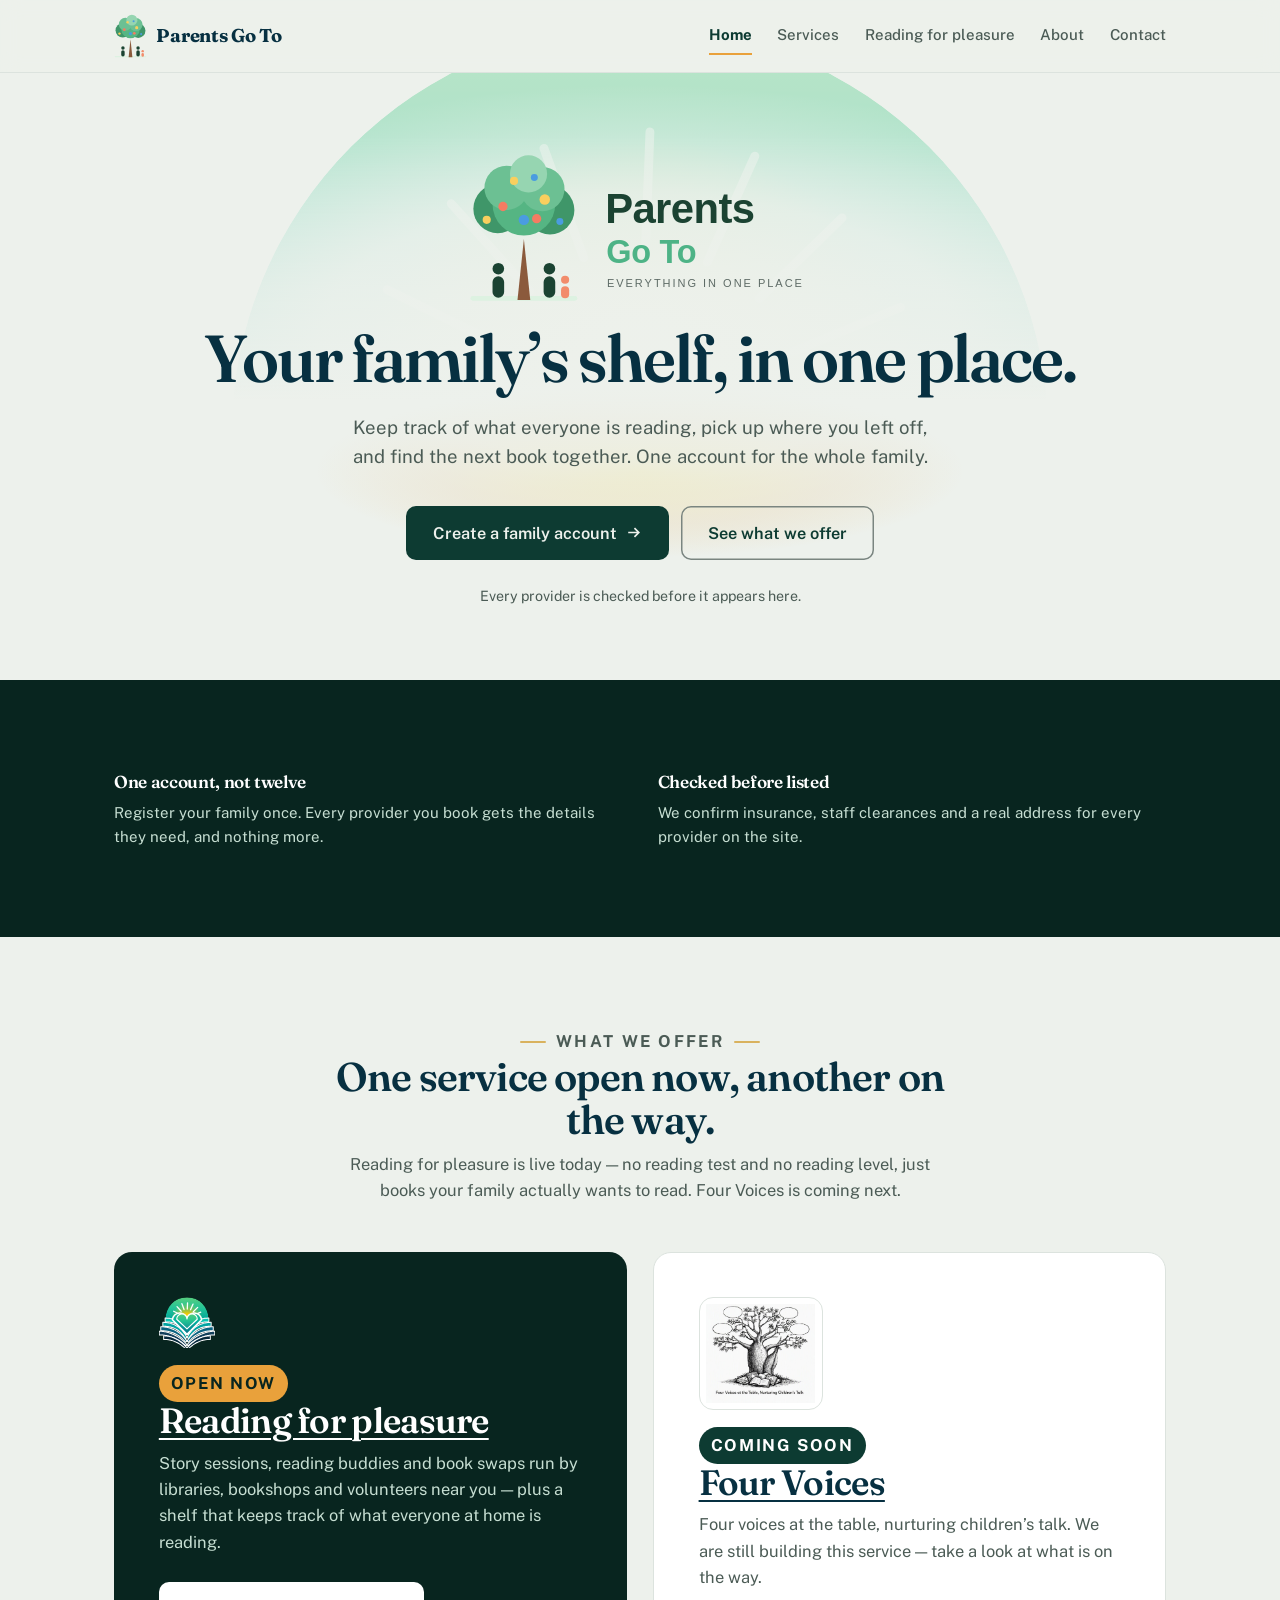
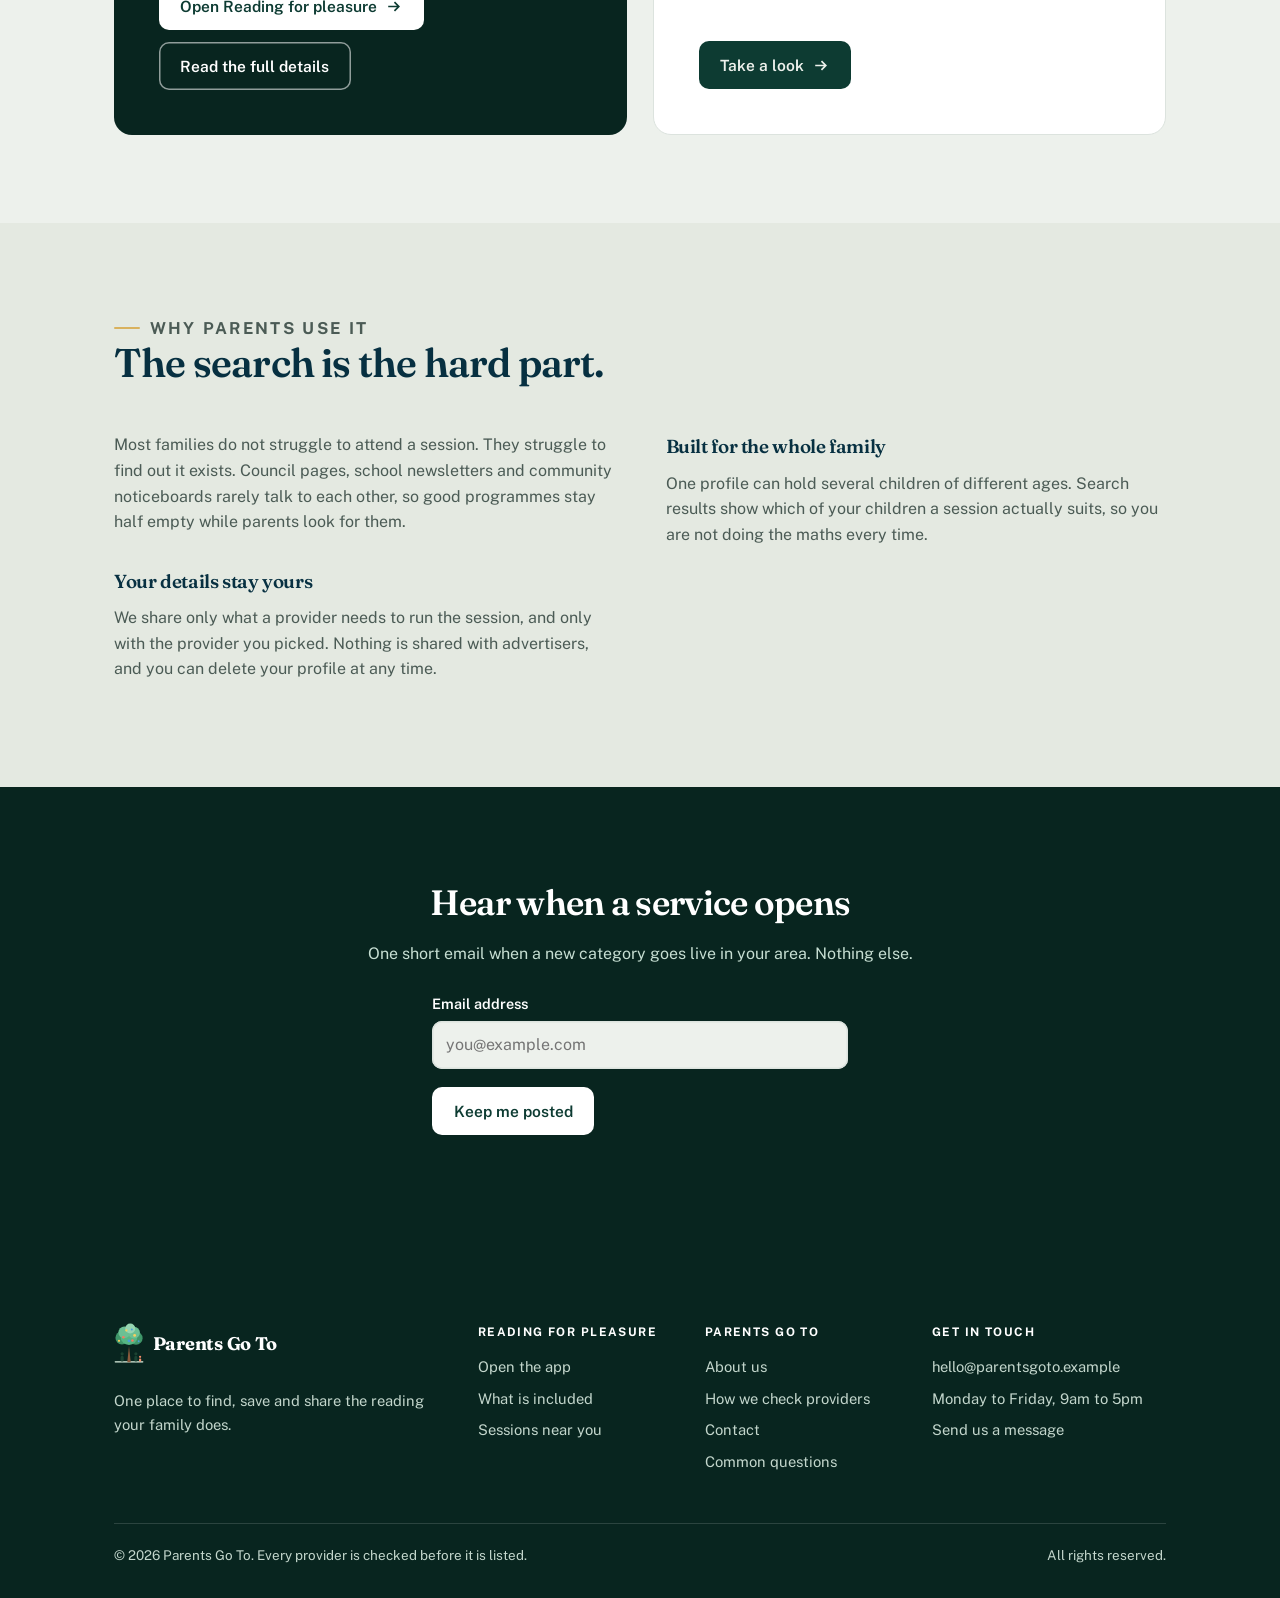
==== index.html @ e363b7ae "Initial commit" ====
<!DOCTYPE html>
<html lang="en-AU">
<head>
<meta charset="utf-8">
<meta name="viewport" content="width=device-width, initial-scale=1, viewport-fit=cover">
<title>Parents Go To &mdash; your family&rsquo;s shelf, in one place</title>
<meta name="description" content="Keep track of what everyone is reading, pick up where you left off, and find the next book together.">
<link rel="icon" type="image/svg+xml" href="parents-go-to-mark.svg">
<meta name="theme-color" content="#EDF1EC" media="(prefers-color-scheme: light)">
<meta name="theme-color" content="#101B18" media="(prefers-color-scheme: dark)">
<meta name="color-scheme" content="light dark">
<link rel="preconnect" href="https://fonts.googleapis.com">
<link rel="preconnect" href="https://fonts.gstatic.com" crossorigin>
<link href="https://fonts.googleapis.com/css2?family=Fraunces:opsz,wght@9..144,500;9..144,600;9..144,700&family=Public+Sans:wght@400;500;600;700&display=swap" rel="stylesheet">
<link rel="stylesheet" href="site.css">
</head>
<body>

<a class="skip" href="#main">Skip to content</a>

<header class="topbar">
  <div class="wrap topbar__inner">
    <a class="brand" href="index.html">
      <img class="brand__mark" src="parents-go-to-mark.svg" alt="" width="33" height="44">
      <span class="brand__text">Parents Go To</span>
    </a>
    <button class="navtoggle" id="navtoggle" type="button" aria-expanded="false" aria-controls="nav">Menu</button>
    <nav class="nav" id="nav" aria-label="Main">
      <a href="index.html">Home</a>
      <a href="services.html">Services</a>
      <a href="reading-for-pleasure.html">Reading for pleasure</a>
      <a href="about.html">About</a>
      <a href="contact.html">Contact</a>
    </nav>
  </div>
</header>

<main id="main">
  <section class="hero">
    <svg class="hero__sky" viewBox="0 4 96 40" aria-hidden="true" focusable="false" preserveAspectRatio="xMidYMax meet">
      <defs>
        <linearGradient id="sky-dome" x1="48" y1="1" x2="48" y2="39" gradientUnits="userSpaceOnUse">
            <stop offset="0" stop-color="#5BCF7C"/><stop offset=".5" stop-color="#25C497"/><stop offset="1" stop-color="#01A79A"/>
          </linearGradient>
          <radialGradient id="sky-sun" cx="48" cy="39" r="27" gradientUnits="userSpaceOnUse">
            <stop offset="0" stop-color="#FFD200"/><stop offset=".33" stop-color="#F8CB01" stop-opacity=".97"/>
            <stop offset=".64" stop-color="#EDC70B" stop-opacity=".48"/><stop offset="1" stop-color="#DFC61E" stop-opacity="0"/>
          </radialGradient>
          <clipPath id="sky-clip"><path d="M11 39A37 37 0 0 1 85 39Z"/></clipPath>
        </defs>
        <g clip-path="url(#sky-clip)">
          <path d="M11 39A37 37 0 0 1 85 39Z" fill="url(#sky-dome)"/>
          <circle cx="48" cy="39" r="27" fill="url(#sky-sun)"/>
        </g>
        <g stroke="#fff" stroke-width=".8" stroke-linecap="round" opacity=".5">
          <path d="M34.5 30.4 25.1 25.8"/><path d="M38.0 25.9 30.9 18.0"/>
          <path d="M42.9 22.9 39.3 13.0"/><path d="M48.5 22.0 48.9 11.5"/>
          <path d="M54.1 23.3 58.4 13.7"/><path d="M58.8 26.6 66.3 19.3"/>
          <path d="M61.9 31.4 71.6 27.4"/>
        </g>
    </svg>
    <div class="hero__glow" aria-hidden="true"></div>
    <div class="hero__haze" aria-hidden="true"></div>
    <div class="wrap hero__inner">
      <img class="hero__logo" src="parents-go-to-logo.svg" alt="Parents Go To — everything in one place" width="360" height="150">

      <h1 class="hero__title">Your family&rsquo;s shelf, in one place.</h1>

      <p class="hero__lede">
        Keep track of what everyone is reading, pick up where you left off, and find
        the next book together. One account for the whole family.
      </p>

      <div class="actions centre">
        <a class="btn btn--lg" href="reading-for-pleasure.html">Create a family account <svg class="arrow" width="17" height="17" viewBox="0 0 18 18" fill="none" stroke="currentColor" stroke-width="1.8" aria-hidden="true"><path d="M3.4 9h11M10 4.4 14.6 9 10 13.6"/></svg></a>
        <a class="btn btn--ghost btn--lg" href="#services">See what we offer</a>
      </div>

      <p class="hero__note">Every provider is checked before it appears here.</p>
    </div>
  </section>

  <section class="section section--pine">
    <div class="wrap">
      <ul class="points points--2">
        <li>
          <h3>One account, not twelve</h3>
          <p>Register your family once. Every provider you book gets the details they need, and nothing more.</p>
        </li>
        <li>
          <h3>Checked before listed</h3>
          <p>We confirm insurance, staff clearances and a real address for every provider on the site.</p>
        </li>
      </ul>
    </div>
  </section>

  <section class="section" id="services">
    <div class="wrap">
      <div class="sectionhead centre">
        <p class="eyebrow">What we offer</p>
        <h2>One service open now, another on the way.</h2>
        <p>Reading for pleasure is live today &mdash; no reading test and no reading level,
           just books your family actually wants to read. Four Voices is coming next.</p>
      </div>

      <div class="offers">
        <div class="feature offer" data-href="reading-for-pleasure.html">
          <img class="feature__mark" src="logo.svg" alt="" width="56" height="51" aria-hidden="true">
          <p class="feature__tag">Open now</p>
          <h3><a href="reading-for-pleasure.html">Reading for pleasure</a></h3>
          <p>
            Story sessions, reading buddies and book swaps run by libraries, bookshops and
            volunteers near you &mdash; plus a shelf that keeps track of what everyone at
            home is reading.
          </p>
          <div class="actions">
            <a class="btn btn--light" href="reading-for-pleasure.html">Open Reading for pleasure <svg class="arrow" width="17" height="17" viewBox="0 0 18 18" fill="none" stroke="currentColor" stroke-width="1.8" aria-hidden="true"><path d="M3.4 9h11M10 4.4 14.6 9 10 13.6"/></svg></a>
            <a class="btn btn--onpine" href="services.html">Read the full details</a>
          </div>
        </div>

        <div class="feature offer offer--soon" data-href="four-voices.html">
          <span class="offer__logo">
            <img src="four-voices-logo.jpg" alt="" width="669" height="605" loading="lazy" decoding="async">
          </span>
          <p class="feature__tag feature__tag--soon">Coming soon</p>
          <h3><a href="four-voices.html">Four Voices</a></h3>
          <p>
            Four voices at the table, nurturing children&rsquo;s talk. We are still building
            this service &mdash; take a look at what is on the way.
          </p>
          <div class="actions">
            <a class="btn" href="four-voices.html">Take a look <svg class="arrow" width="17" height="17" viewBox="0 0 18 18" fill="none" stroke="currentColor" stroke-width="1.8" aria-hidden="true"><path d="M3.4 9h11M10 4.4 14.6 9 10 13.6"/></svg></a>
          </div>
        </div>
      </div>
    </div>
  </section>

  <section class="section section--warm">
    <div class="wrap">
      <div class="sectionhead">
        <p class="eyebrow">Why parents use it</p>
        <h2>The search is the hard part.</h2>
      </div>
      <div class="split">
        <div class="prose">
          <p>
            Most families do not struggle to attend a session. They struggle to find out it
            exists. Council pages, school newsletters and community noticeboards rarely talk
            to each other, so good programmes stay half empty while parents look for them.
          </p>
          <h3>Your details stay yours</h3>
          <p>
            We share only what a provider needs to run the session, and only with the provider
            you picked. Nothing is shared with advertisers, and you can delete your profile at any
            time.
          </p>
        </div>
        <div class="prose">
          <h3 style="margin-top:0;">Built for the whole family</h3>
          <p>
            One profile can hold several children of different ages. Search results show which
            of your children a session actually suits, so you are not doing the maths every
            time.
          </p>
        </div>
      </div>
    </div>
  </section>

  <section class="section section--pine">
    <div class="narrow" style="text-align:center;">
      <h2 style="font-size:clamp(1.5rem,4vw,2.2rem); margin:0 0 .6rem;">Hear when a service opens</h2>
      <p style="margin:0 0 1.6rem;">One short email when a new category goes live in your area. Nothing else.</p>

      <div style="max-width:26rem; margin-inline:auto; text-align:left;">
        <label for="signup-email">Email address</label>
        <input type="email" id="signup-email" autocomplete="email" placeholder="you@example.com">
        <button class="btn btn--light" id="signup-btn" type="button">Keep me posted</button>
        <p class="result" id="signup-result" role="status"></p>
      </div>
    </div>
  </section>
</main>

<footer class="sitefoot">
  <div class="wrap">
    <div class="footgrid">
      <div>
        <p class="footbrand">
          <img class="brand__mark" src="parents-go-to-mark.svg" alt="" width="30" height="40">
          <span>Parents Go To</span>
        </p>
        <p>One place to find, save and share the reading your family does.</p>
      </div>
      <div>
        <h4>Reading for pleasure</h4>
        <ul>
          <li><a href="reading-for-pleasure.html">Open the app</a></li>
          <li><a href="reading-for-pleasure.html#included">What is included</a></li>
          <li><a href="services.html#sessions">Sessions near you</a></li>
        </ul>
      </div>
      <div>
        <h4>Parents Go To</h4>
        <ul>
          <li><a href="about.html">About us</a></li>
          <li><a href="about.html#checks">How we check providers</a></li>
          <li><a href="contact.html">Contact</a></li>
          <li><a href="contact.html#questions">Common questions</a></li>
        </ul>
      </div>
      <div>
        <h4>Get in touch</h4>
        <ul>
          <li><a href="mailto:hello@parentsgoto.example">hello@parentsgoto.example</a></li>
          <li>Monday to Friday, 9am to 5pm</li>
          <li><a href="contact.html">Send us a message</a></li>
        </ul>
      </div>
    </div>

    <div class="footbase">
      <span>&copy; <span class="year">2026</span> Parents Go To. Every provider is checked before it is listed.</span>
      <span>All rights reserved.</span>
    </div>
  </div>
</footer>

<script src="site.js"></script>
<script src="signup.js"></script>
</body>
</html>
---- site.css ----
:root {
  --pine:       #0D3B32;
  --pine-700:   #17564A;
  --pine-900:   #08251F;
  --moss:       #2C6B4F;

  --marigold:   #E9A13B;
  --gilt:       #D9B25E;
  --sea:        #01A79A;
  --flag:       #B3402E;

  --paper:      #EDF1EC;
  --paper-warm: #E4E9E1;
  --card:       #FFFFFF;

  --ink:        #13221E;
  --ink-60:     #4B5B55;
  --line:       #7A8580;
  --line-soft:  #DCE3DE;
  --brand-ink:  #073041;

  --display: "Fraunces", "Iowan Old Style", Georgia, serif;
  --body: "Public Sans", system-ui, -apple-system, "Segoe UI", sans-serif;

  --r-sm: 6px;
  --r-md: 10px;
  --r-lg: 18px;

  --ease-out: cubic-bezier(.2,.8,.25,1);

  --gutter: clamp(1.25rem, 5vw, 4rem);
  --measure: 1180px;
}

@media (prefers-color-scheme: dark) {
  :root {
    --pine:       #79D8B8;
    --pine-700:   #9BE8CE;
    --pine-900:   #05100E;
    --moss:       #74D3A0;

    --marigold:   #F0B45C;
    --gilt:       #E0C177;
    --sea:        #4FD8CA;
    --flag:       #F0897A;

    --paper:      #101B18;
    --paper-warm: #16241F;
    --card:       #1A2A25;

    --ink:        #E9EFEB;
    --ink-60:     #A6B7B0;
    --line:       #5A6B65;
    --line-soft:  #2C3E37;
    --brand-ink:  #CFEDE4;

    color-scheme: dark;
  }
}

*, *::before, *::after { box-sizing: border-box; }

html { scroll-behavior: smooth; }

body {
  margin: 0;
  background: var(--paper);
  color: var(--ink);
  font-family: var(--body);
  font-size: 16px;
  line-height: 1.6;
  -webkit-font-smoothing: antialiased;
  overflow-x: hidden;
}

img, svg { max-width: 100%; }

a { color: var(--pine); text-underline-offset: 3px; }

h1, h2, h3, h4 {
  font-family: var(--display);
  font-weight: 600;
  letter-spacing: -.02em;
  color: var(--brand-ink);
}

:focus-visible {
  outline: 2px solid var(--pine);
  outline-offset: 3px;
  border-radius: var(--r-sm);
}

.vh {
  position: absolute; width: 1px; height: 1px; margin: -1px;
  padding: 0; overflow: hidden; clip: rect(0 0 0 0);
  white-space: nowrap; border: 0;
}

.skip {
  position: fixed; left: 12px; top: -70px; z-index: 200;
  background: var(--pine); color: var(--paper);
  padding: .7rem 1.1rem; border-radius: var(--r-sm);
  font-weight: 600; text-decoration: none;
  transition: top .2s var(--ease-out);
}
.skip:focus { top: 12px; }

.wrap { width: min(var(--measure), 100%); margin-inline: auto; padding-inline: var(--gutter); }
.narrow { width: min(720px, 100%); margin-inline: auto; padding-inline: var(--gutter); }

.topbar {
  position: sticky; top: 0; z-index: 100;
  background: var(--paper);
  border-bottom: 1px solid var(--line-soft);
}
@supports (backdrop-filter: blur(10px)) {
  .topbar {
    background: color-mix(in srgb, var(--paper) 90%, transparent);
    backdrop-filter: blur(10px);
  }
}
.topbar__inner {
  display: flex; align-items: center; justify-content: space-between;
  gap: 1rem; min-height: 72px; flex-wrap: wrap;
}

.brand { display: inline-flex; align-items: center; gap: .6rem; text-decoration: none; }
.brand__mark { width: auto; height: 44px; flex: none; display: block; }
.footbrand .brand__mark { height: 40px; }
.brand__text {
  display: block;
  font-family: var(--display); font-weight: 700; font-size: 1.16rem;
  line-height: 1.02; letter-spacing: -.014em;
  color: var(--brand-ink);
}

.nav { display: flex; align-items: center; gap: 1.6rem; flex-wrap: wrap; }
.nav a {
  font-size: .94rem; font-weight: 500;
  color: var(--ink-60); text-decoration: none;
  padding: .35rem 0;
  border-bottom: 2px solid transparent;
  transition: color .2s var(--ease-out), border-color .2s var(--ease-out);
}
.nav a:hover { color: var(--pine); border-bottom-color: var(--gilt); }
.nav a[aria-current="page"] { color: var(--pine); font-weight: 700; border-bottom-color: var(--marigold); }

.navtoggle {
  display: none;
  font: inherit; font-size: .9rem; font-weight: 600;
  min-height: 44px; padding: 0 1rem;
  background: transparent; color: var(--pine);
  border: 0; box-shadow: inset 0 0 0 1.5px var(--line);
  border-radius: var(--r-md);
  cursor: pointer;
}

@media (max-width: 820px) {
  .navtoggle { display: block; }
  .nav {
    display: none;
    width: 100%;
    flex-direction: column; align-items: stretch; gap: 0;
    padding-bottom: .6rem;
  }
  .nav.open { display: flex; }
  .nav a {
    padding: .8rem 0 .8rem .6rem;
    border-bottom: 1px solid var(--line-soft);
    border-left: 3px solid transparent;
  }
  .nav a[aria-current="page"] {
    border-bottom-color: var(--line-soft);
    border-left-color: var(--marigold);
  }
}

.section { padding: clamp(3rem, 8vw, 5.5rem) 0; }
.section--warm { background: var(--paper-warm); }
.section--pine { background: var(--pine-900); color: #C6DED2; }
.section--pine h2, .section--pine h3 { color: #fff; }
.section--pine a { color: var(--gilt); }

.eyebrow {
  display: inline-flex; align-items: center; gap: .6rem;
  margin: 0 0 1.15rem;
  font-family: var(--body);
  font-size: .74rem; font-weight: 700; letter-spacing: .14em;
  text-transform: uppercase; color: var(--pine);
}
.eyebrow::before { content: ""; width: 26px; height: 2px; background: var(--gilt); border-radius: 2px; }
.section--pine .eyebrow { color: var(--gilt); }
.section--pine .eyebrow::before { background: var(--marigold); }

.sectionhead { max-width: 62ch; margin-bottom: clamp(2rem, 5vw, 3rem); }
.sectionhead.centre { margin-inline: auto; text-align: center; }
.sectionhead.centre .eyebrow { justify-content: center; }
.sectionhead.centre .eyebrow::after {
  content: ""; width: 26px; height: 2px; background: var(--gilt); border-radius: 2px;
}
.sectionhead h2 { font-size: clamp(1.7rem, 4vw, 2.5rem); line-height: 1.08; margin: 0 0 .6rem; }
.sectionhead p { margin: 0; color: var(--ink-60); font-size: 1.03rem; }
.section--pine .sectionhead p { color: #C6DED2; }

.btn {
  position: relative; overflow: hidden;
  display: inline-flex; align-items: center; justify-content: center; gap: .5rem;
  min-height: 48px; padding: 0 1.35rem;
  font-family: var(--body); font-size: .97rem; font-weight: 600;
  border: 0; border-radius: var(--r-md);
  background: var(--pine); color: var(--paper);
  text-decoration: none; cursor: pointer; white-space: nowrap;
  transition: background .2s var(--ease-out), color .2s var(--ease-out),
              transform .12s var(--ease-out), box-shadow .2s var(--ease-out);
}
.btn:active { transform: translateY(1px); }
.btn:hover { background: var(--pine-700); }
.btn::after {
  content: ""; position: absolute; left: 0; bottom: 0; height: 3px; width: 100%;
  background: var(--marigold);
  transform: scaleX(0); transform-origin: left;
  transition: transform .4s var(--ease-out);
}
.btn:hover::after { transform: scaleX(1); }
.btn .arrow { transition: transform .26s var(--ease-out); }
.btn:hover .arrow { transform: translateX(3px); }

.btn--ghost {
  background: transparent; color: var(--pine);
  box-shadow: inset 0 0 0 1.5px var(--line);
}
.btn--ghost:hover { background: transparent; box-shadow: inset 0 0 0 1.5px var(--pine); }
.btn--ghost::after { display: none; }

.btn--light { background: var(--card); color: var(--pine); }
.btn--light:hover { background: var(--card); }

.btn--onpine { background: transparent; color: #fff; box-shadow: inset 0 0 0 1.5px rgba(255,255,255,.55); }
.btn--onpine:hover { background: rgba(255,255,255,.12); box-shadow: inset 0 0 0 1.5px #fff; }
.btn--onpine::after { display: none; }

.btn--lg { min-height: 54px; padding: 0 1.7rem; font-size: 1.02rem; }

.actions { display: flex; flex-wrap: wrap; gap: .75rem; }
.actions.centre { justify-content: center; }

.hero {
  position: relative;
  padding: clamp(3rem, 8vw, 5rem) 0 clamp(3rem, 7vw, 4.5rem);
  overflow: hidden;
}
.hero__sky {
  position: absolute; left: 50%; top: -4%;
  width: min(1060px, 132vw); height: auto;
  transform: translateX(-50%);
  z-index: 0; pointer-events: none;
  opacity: .34;
  -webkit-mask-image: linear-gradient(180deg, #000 20%, rgba(0,0,0,.34) 54%, transparent 80%);
          mask-image: linear-gradient(180deg, #000 20%, rgba(0,0,0,.34) 54%, transparent 80%);
}
.hero__glow {
  position: absolute; left: 50%; top: 3%;
  width: min(900px, 124vw); height: min(500px, 68vw);
  transform: translateX(-50%);
  z-index: 0; pointer-events: none;
  background: radial-gradient(closest-side at 50% 76%,
              rgba(246,200,1,.32) 0%,
              rgba(233,161,59,.17) 44%,
              rgba(233,161,59,0) 72%);
}
.hero__haze {
  position: absolute; inset: 0; z-index: 1; pointer-events: none;
  background: radial-gradient(56% 50% at 50% 42%,
              rgba(237,241,236,.96) 0%,
              rgba(237,241,236,.78) 44%,
              rgba(237,241,236,0) 80%);
}
@media (prefers-color-scheme: dark) {
  .hero__haze {
    background: radial-gradient(56% 50% at 50% 42%,
                rgba(16,27,24,.96) 0%,
                rgba(16,27,24,.78) 44%,
                rgba(16,27,24,0) 80%);
  }
}

.hero__inner { position: relative; z-index: 2; text-align: center; }

.hero__logo { width: clamp(240px, 38vw, 360px); height: auto; display: block; margin: 0 auto 1.3rem; }
.hero__title {
  margin: 0;
  font-family: var(--display); font-weight: 600;
  font-size: clamp(2.3rem, 6.2vw, 4.15rem);
  line-height: 1.03; letter-spacing: -.032em;
}
.hero__lede {
  max-width: 54ch; margin: 1.3rem auto 0;
  font-size: clamp(1.03rem, 1.6vw, 1.16rem);
  color: var(--ink-60);
}
.hero .actions { margin-top: 2.1rem; }
.hero__note { margin: 1.6rem 0 0; font-size: .89rem; color: var(--ink-60); }

.feature {
  position: relative; overflow: hidden;
  background: var(--pine-900);
  border-radius: var(--r-lg);
  padding: clamp(1.7rem, 4vw, 2.8rem);
  color: #C6DED2;
}
.feature__mark { width: 56px; height: auto; display: block; margin-bottom: 1.1rem; }
.feature h3 { margin: 0 0 .6rem; font-size: clamp(1.6rem, 4vw, 2.2rem); line-height: 1.08; color: #fff; }
.feature h3 a { color: #fff; text-decoration-thickness: 2px; text-underline-offset: 5px; }
.feature p { margin: 0; max-width: 58ch; font-size: 1.03rem; color: #C6DED2; }
.feature .actions { margin-top: 1.7rem; }
.feature__grid { display: grid; gap: clamp(1.6rem, 4vw, 3rem); grid-template-columns: minmax(0,1fr); }
@media (min-width: 900px) { .feature__grid { grid-template-columns: minmax(0,1.35fr) minmax(0,1fr); align-items: start; } }

.feature__list { list-style: none; margin: 0; padding: 0; }
.feature__list li {
  padding: .8rem 0;
  border-top: 1px solid rgba(255,255,255,.16);
  display: flex; justify-content: space-between; gap: 1rem;
  font-size: .95rem;
}
.feature__list li:first-child { border-top: 0; padding-top: 0; }
.feature__list b { color: #fff; font-weight: 600; }
.feature__list span { color: var(--gilt); white-space: nowrap; font-size: .88rem; }
.feature__listhead {
  margin: 0 0 .9rem;
  font-family: var(--body);
  font-size: .74rem; font-weight: 700; letter-spacing: .12em; text-transform: uppercase;
  color: var(--gilt);
}

.feature__tag {
  display: inline-flex; align-items: center; gap: .45rem;
  margin-bottom: 1.1rem;
  font-size: .74rem; font-weight: 700; letter-spacing: .1em; text-transform: uppercase;
  color: #08251F; background: var(--marigold);
  padding: .32rem .75rem; border-radius: 999px;
}

/* Home page "What we offer": one slot per service, side by side from tablet up. */
.offers { display: grid; gap: clamp(1.1rem, 2.6vw, 1.6rem); grid-template-columns: minmax(0,1fr); }
@media (min-width: 820px) { .offers { grid-template-columns: repeat(2, minmax(0,1fr)); } }
.offer {
  display: flex; flex-direction: column; align-items: flex-start;
  transition: transform .3s var(--ease-out), box-shadow .3s var(--ease-out);
}
.offer .actions { margin-top: auto; padding-top: 1.7rem; }
.offer:hover { transform: translateY(-4px); box-shadow: 0 28px 50px -30px rgba(13,59,50,.55); }
.offer:focus-within { box-shadow: 0 0 0 3px var(--marigold); }
.offer h3 a { overflow-wrap: anywhere; }

.offer--soon {
  background: var(--card);
  border: 1px solid var(--line-soft);
  color: var(--ink-60);
}
.offer--soon h3, .offer--soon h3 a { color: var(--brand-ink); }
.offer--soon p { color: var(--ink-60); }
.offer__logo {
  display: block;
  width: clamp(96px, 22vw, 124px); aspect-ratio: 669 / 605;
  margin-bottom: 1.1rem;
  padding: 6px;
  background: #fff;
  border: 1px solid var(--line-soft);
  border-radius: 14px;
  overflow: hidden;
}
.offer__logo img { display: block; width: 100%; height: 100%; object-fit: contain; }
.feature .feature__tag { color: #08251F; }
.feature__tag--soon,
.feature .feature__tag--soon { color: #fff; background: var(--pine); }
@media (prefers-color-scheme: dark) {
  .feature__tag--soon,
  .feature .feature__tag--soon { color: #06201B; }
}
@media (hover: none) { .offer:hover { transform: none; } }

/* Four Voices: "Coming soon" page. */
.soon {
  display: grid; align-items: center; grid-template-columns: minmax(0, 1fr);
  min-height: calc(100vh - 72px);
  min-height: calc(100svh - 72px);
  padding: clamp(2rem, 6vw, 4.5rem) 0 clamp(3rem, 8vw, 5.5rem);
  background:
    radial-gradient(60rem 30rem at 50% 0%, rgba(233,161,59,.14), transparent 70%),
    var(--paper);
}
.soon__inner { text-align: center; }
.soon .crumb { text-align: left; }
.soon__logo {
  display: block;
  width: clamp(200px, 58vw, 340px); aspect-ratio: 669 / 605;
  margin: 0 auto clamp(1.4rem, 4vw, 2rem);
  padding: clamp(8px, 1.6vw, 14px);
  background: #fff;
  border: 1px solid var(--line-soft);
  border-radius: clamp(18px, 3vw, 26px);
  box-shadow: 0 1px 2px rgba(19,34,30,.06), 0 30px 60px -36px rgba(13,59,50,.45);
  overflow: hidden;
  animation: soon-in .7s var(--ease-out) both;
}
.soon__logo img { display: block; width: 100%; height: 100%; object-fit: contain; }
.soon .feature__tag { margin-bottom: .9rem; }
.soon h1 {
  margin: 0 0 .8rem;
  font-size: clamp(2.3rem, 7vw, 3.8rem); line-height: 1.02; letter-spacing: -.02em;
  color: var(--brand-ink);
}
.soon__lede { margin: 0 auto; max-width: 52ch; font-size: clamp(1rem, 2.2vw, 1.1rem); color: var(--ink-60); }
.soon__actions { margin-top: clamp(1.6rem, 4vw, 2.2rem); }
@media (max-width: 520px) {
  .soon__actions .btn { flex: 1 1 100%; }
}
@keyframes soon-in { from { opacity: 0; transform: translateY(14px) scale(.97); } }

.cards { list-style: none; margin: 0; padding: 0; display: grid; gap: 1.1rem; grid-template-columns: minmax(0,1fr); }
@media (min-width: 680px) { .cards { grid-template-columns: repeat(2, minmax(0,1fr)); } }
@media (min-width: 1000px) { .cards--3 { grid-template-columns: repeat(3, minmax(0,1fr)); } }

.card {
  background: var(--card);
  border: 1px solid var(--line-soft);
  border-radius: var(--r-lg);
  padding: 1.5rem 1.4rem 1.6rem;
  box-shadow: 0 1px 2px rgba(19,34,30,.05), 0 22px 44px -32px rgba(13,59,50,.4);
}
.card h3 { margin: 0 0 .5rem; font-size: 1.15rem; }
.card p { margin: 0; font-size: .95rem; color: var(--ink-60); }
.card__icon {
  display: grid; place-items: center;
  width: 40px; height: 40px; margin-bottom: 1.05rem;
  border-radius: 12px;
  background: rgba(13,59,50,.09);
  color: var(--pine);
}
@supports (background: color-mix(in srgb, red 10%, transparent)) {
  .card__icon { background: color-mix(in srgb, var(--pine) 12%, transparent); }
}

.points { list-style: none; margin: 0; padding: 0; display: grid; gap: 1.6rem 2.2rem; grid-template-columns: minmax(0,1fr); }
@media (min-width: 760px) { .points { grid-template-columns: repeat(3, minmax(0,1fr)); } .points--2 { grid-template-columns: repeat(2, minmax(0,1fr)); } }
.points h3 { margin: 0 0 .3rem; font-size: 1.08rem; color: #fff; }
.points p { margin: 0; font-size: .94rem; color: #C6DED2; }

.steps { list-style: none; margin: 0; padding: 0; display: grid; gap: 1.8rem; counter-reset: step; }
@media (min-width: 780px) { .steps--3 { grid-template-columns: repeat(3, minmax(0,1fr)); } }
.steps li { counter-increment: step; border-top: 2px solid var(--pine); padding-top: .9rem; max-width: 44ch; }
.steps li::before {
  content: counter(step);
  display: block; margin-bottom: .2rem;
  font-family: var(--display); font-weight: 700; font-size: 1.5rem;
  color: var(--pine);
}
.steps h3 { margin: 0 0 .35rem; font-size: 1.08rem; }
.steps p { margin: 0; font-size: .95rem; color: var(--ink-60); }

.prose { max-width: 68ch; }
.prose p { margin: 0 0 1.1rem; color: var(--ink-60); }
.prose h2 { font-size: clamp(1.5rem, 3.5vw, 2rem); margin: 0 0 .8rem; }
.prose h3 { font-size: 1.18rem; margin: 2rem 0 .5rem; }
.prose ul { margin: 0 0 1.1rem; padding-left: 1.15rem; color: var(--ink-60); }
.prose li { margin-bottom: .4rem; }

.checklist { list-style: none; margin: 0; padding: 0; }
.checklist li { position: relative; padding-left: 1.7rem; margin-bottom: .6rem; font-size: .96rem; color: var(--ink-60); }
.checklist li::before {
  content: ""; position: absolute; left: 0; top: .55em;
  width: 9px; height: 9px; border-radius: 50%;
  background: var(--sea);
}

.quote {
  margin: 0;
  font-family: var(--display); font-weight: 500;
  font-size: clamp(1.25rem, 3.2vw, 1.75rem);
  line-height: 1.35; letter-spacing: -.02em;
  color: var(--brand-ink);
}
.quote__by { margin: 1.3rem 0 0; font-size: .9rem; color: var(--ink-60); }

.note {
  background: var(--card);
  border-left: 3px solid var(--marigold);
  border-radius: 0 var(--r-md) var(--r-md) 0;
  padding: 1.1rem 1.3rem;
  font-size: .95rem;
  color: var(--ink-60);
}
.note b { color: var(--ink); }

.pagehead {
  background: var(--paper-warm);
  border-bottom: 1px solid var(--line-soft);
  padding: clamp(2.5rem, 6vw, 4rem) 0;
}
.pagehead h1 { font-size: clamp(2rem, 5.5vw, 3.1rem); line-height: 1.05; margin: 0 0 .7rem; }
.pagehead p { margin: 0; max-width: 62ch; color: var(--ink-60); font-size: 1.05rem; }
.crumb { margin: 0 0 1rem; font-size: .86rem; color: var(--ink-60); }
.crumb a { color: var(--ink-60); }

label { display: block; font-weight: 600; font-size: .9rem; margin-bottom: .35rem; color: var(--ink); }
input, select, textarea {
  font: inherit;
  width: 100%;
  min-height: 48px;
  padding: .7rem .85rem;
  color: var(--ink);
  background: var(--paper);
  border: 0; box-shadow: inset 0 0 0 1.5px var(--line-soft);
  border-radius: var(--r-md);
  margin-bottom: 1.1rem;
}
input:focus, select:focus, textarea:focus { box-shadow: inset 0 0 0 1.5px var(--pine); }
textarea { min-height: 8rem; resize: vertical; }
.section--pine label { color: #fff; }

.result { margin: .9rem 0 0; font-size: .94rem; min-height: 1.4rem; font-weight: 500; color: var(--pine); }
.result.error { color: var(--flag); }
.section--pine .result { color: var(--gilt); }
.section--pine .result.error { color: #F0897A; }

.formcard {
  background: var(--card);
  border: 1px solid var(--line-soft);
  border-radius: var(--r-lg);
  padding: clamp(1.4rem, 3vw, 2rem);
  box-shadow: 0 1px 2px rgba(19,34,30,.05), 0 22px 44px -32px rgba(13,59,50,.4);
}
.formcard h2 { margin: 0 0 .4rem; font-size: 1.4rem; }

.details { list-style: none; margin: 0 0 2rem; padding: 0; }
.details li {
  display: flex; gap: .9rem; align-items: flex-start;
  padding: .95rem 0;
  border-bottom: 1px solid var(--line-soft);
}
.details .ico { color: var(--pine); flex: none; margin-top: .15rem; }
.details b {
  display: block;
  font-size: .74rem; font-weight: 700; letter-spacing: .12em; text-transform: uppercase;
  color: var(--ink-60);
  margin-bottom: .1rem;
}

details { border-bottom: 1px solid var(--line-soft); padding: 1rem 0; }
summary { cursor: pointer; font-weight: 600; color: var(--ink); }
summary::marker { color: var(--gilt); }
details p { margin: .7rem 0 0; color: var(--ink-60); font-size: .96rem; max-width: 64ch; }

.split { display: grid; gap: clamp(1.6rem, 4vw, 3.2rem); grid-template-columns: minmax(0,1fr); align-items: start; }
@media (min-width: 860px) { .split { grid-template-columns: minmax(0,1fr) minmax(0,1fr); } }

.sitefoot {
  background: var(--pine-900); color: #C3D6CC;
  padding: clamp(2.8rem, 6vw, 4rem) 0 2rem;
  font-size: .92rem;
}
.sitefoot h4 {
  font-family: var(--body);
  font-size: .74rem; font-weight: 700; letter-spacing: .12em; text-transform: uppercase;
  margin: 0 0 .8rem; color: #fff;
}
.sitefoot a { color: #C3D6CC; text-decoration: none; }
.sitefoot a:hover { color: var(--marigold); text-decoration: underline; }
.footgrid { display: grid; gap: 2rem; grid-template-columns: minmax(0,1fr); }
@media (min-width: 720px) { .footgrid { grid-template-columns: 1.7fr 1fr 1fr 1.2fr; } }
.footgrid ul { list-style: none; margin: 0; padding: 0; }
.footgrid li { margin-bottom: .5rem; }
.footbrand { display: inline-flex; align-items: center; gap: .55rem; margin: 0 0 .7rem; }
.footbrand span {
  font-family: var(--display); font-weight: 700; font-size: 1.14rem;
  color: #fff; letter-spacing: -.014em;
}
.footbase {
  margin-top: 2.6rem; padding-top: 1.3rem;
  border-top: 1px solid rgba(255,255,255,.14);
  display: flex; flex-wrap: wrap; gap: .6rem 2rem;
  justify-content: space-between;
  font-size: .84rem;
}

@media (prefers-reduced-motion: reduce) {
  html { scroll-behavior: auto; }
  *, *::before, *::after { transition: none !important; animation: none !important; }
}
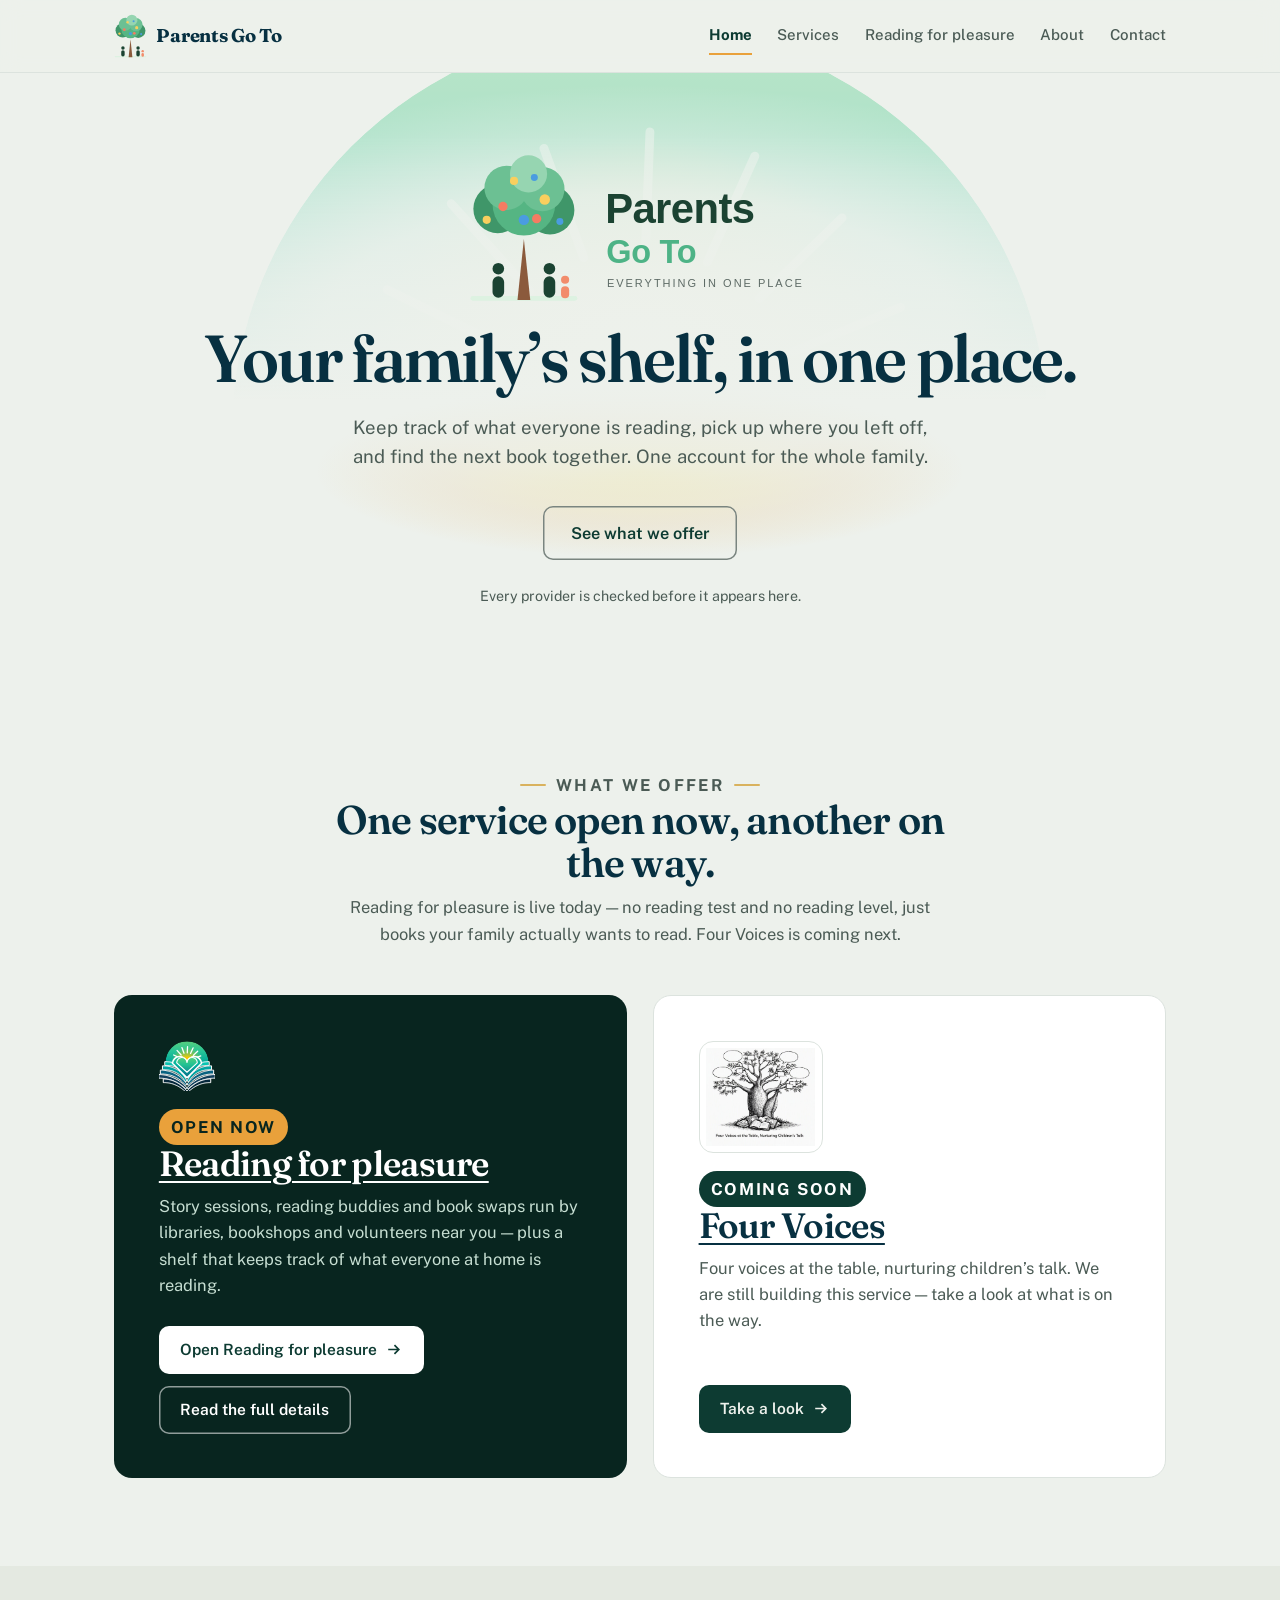
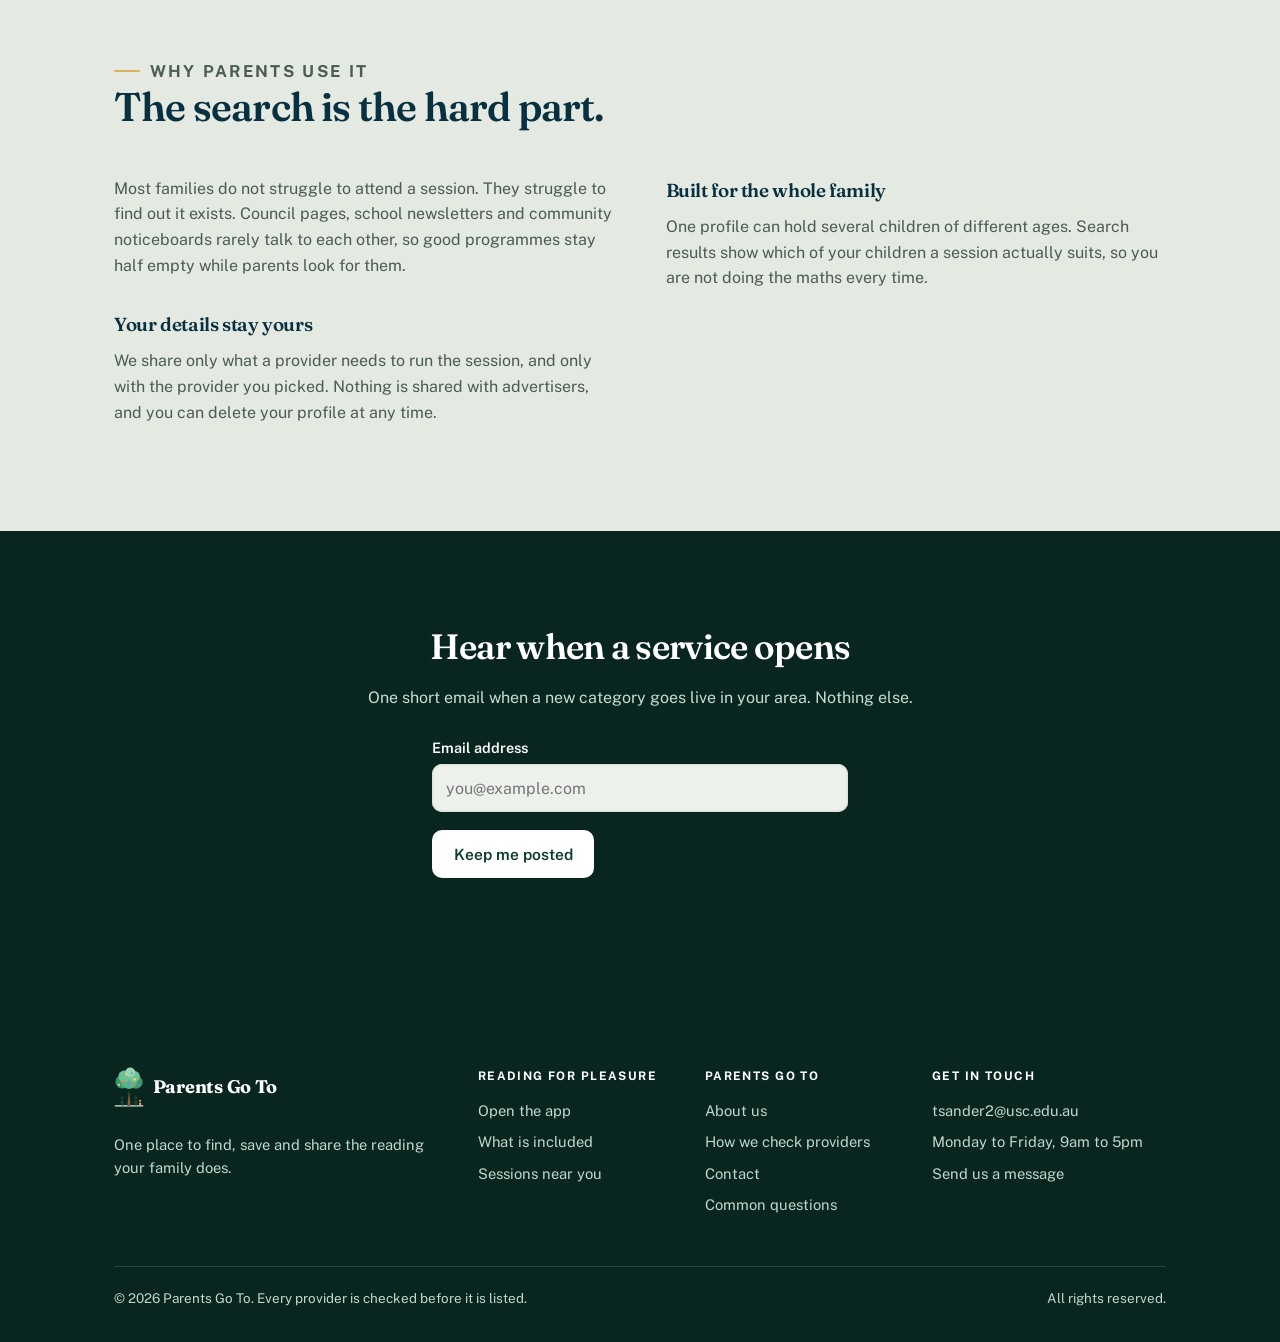
==== commit 133066dc: "Update site content and contact details" ====
--- a/index.html
+++ b/index.html
@@ -72,26 +72,10 @@
       </p>
 
       <div class="actions centre">
-        <a class="btn btn--lg" href="reading-for-pleasure.html">Create a family account <svg class="arrow" width="17" height="17" viewBox="0 0 18 18" fill="none" stroke="currentColor" stroke-width="1.8" aria-hidden="true"><path d="M3.4 9h11M10 4.4 14.6 9 10 13.6"/></svg></a>
         <a class="btn btn--ghost btn--lg" href="#services">See what we offer</a>
       </div>
 
       <p class="hero__note">Every provider is checked before it appears here.</p>
-    </div>
-  </section>
-
-  <section class="section section--pine">
-    <div class="wrap">
-      <ul class="points points--2">
-        <li>
-          <h3>One account, not twelve</h3>
-          <p>Register your family once. Every provider you book gets the details they need, and nothing more.</p>
-        </li>
-        <li>
-          <h3>Checked before listed</h3>
-          <p>We confirm insurance, staff clearances and a real address for every provider on the site.</p>
-        </li>
-      </ul>
     </div>
   </section>
 
@@ -215,7 +199,7 @@
       <div>
         <h4>Get in touch</h4>
         <ul>
-          <li><a href="mailto:hello@parentsgoto.example">hello@parentsgoto.example</a></li>
+          <li><a href="mailto:tsander2@usc.edu.au">tsander2@usc.edu.au</a></li>
           <li>Monday to Friday, 9am to 5pm</li>
           <li><a href="contact.html">Send us a message</a></li>
         </ul>
--- a/site.css
+++ b/site.css
@@ -344,6 +344,7 @@
 /* Home page "What we offer": one slot per service, side by side from tablet up. */
 .offers { display: grid; gap: clamp(1.1rem, 2.6vw, 1.6rem); grid-template-columns: minmax(0,1fr); }
 @media (min-width: 820px) { .offers { grid-template-columns: repeat(2, minmax(0,1fr)); } }
+@media (min-width: 820px) { .offers--one { grid-template-columns: minmax(0,1fr); max-width: 760px; } }
 .offer {
   display: flex; flex-direction: column; align-items: flex-start;
   transition: transform .3s var(--ease-out), box-shadow .3s var(--ease-out);
@@ -588,3 +589,20 @@
   html { scroll-behavior: auto; }
   *, *::before, *::after { transition: none !important; animation: none !important; }
 }
+
+/* About: team bios and Four Voices */
+.bio p { font-size: 1rem; line-height: 1.65; }
+.bio__initials {
+  display: grid; place-items: center;
+  width: 52px; height: 52px; margin-bottom: 1.1rem;
+  border-radius: 50%;
+  background: rgba(13,59,50,.09); color: var(--pine);
+  border: 1px solid var(--line-soft);
+  font-family: "Fraunces", serif; font-weight: 600; font-size: 1.1rem;
+  letter-spacing: .02em;
+}
+.voices { display: grid; gap: clamp(1.4rem, 4vw, 2.6rem); grid-template-columns: minmax(0,1fr); align-items: center; padding: clamp(1.5rem, 4vw, 2.4rem); }
+@media (min-width: 760px) { .voices { grid-template-columns: minmax(0, 240px) minmax(0,1fr); } }
+.voices__logo { display: block; width: 100%; max-width: 240px; height: auto; margin-inline: auto; border-radius: var(--r-lg); }
+.voices h2 { font-size: clamp(1.5rem, 3.5vw, 2rem); line-height: 1.1; margin: 0 0 .8rem; }
+.voices p:not(.eyebrow) { margin: 0; font-size: 1.03rem; line-height: 1.65; color: var(--ink-60); max-width: 62ch; }
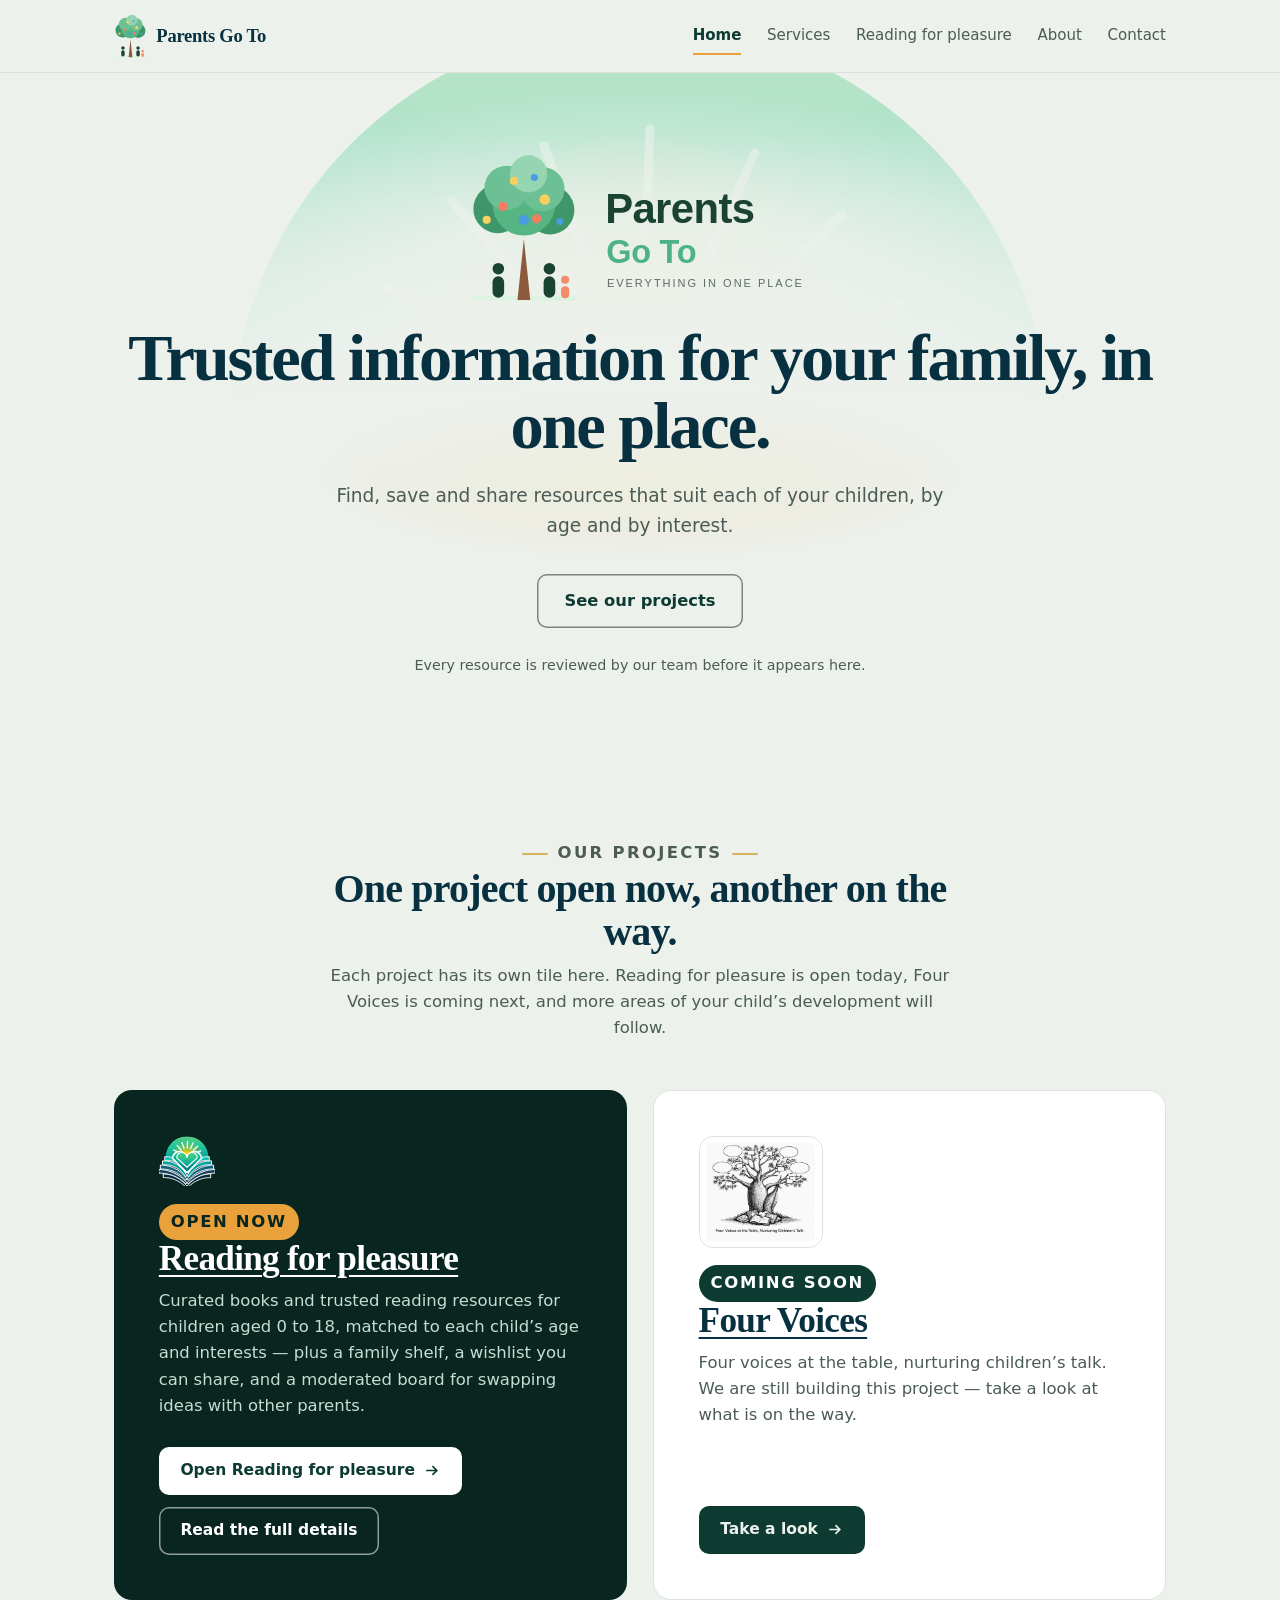
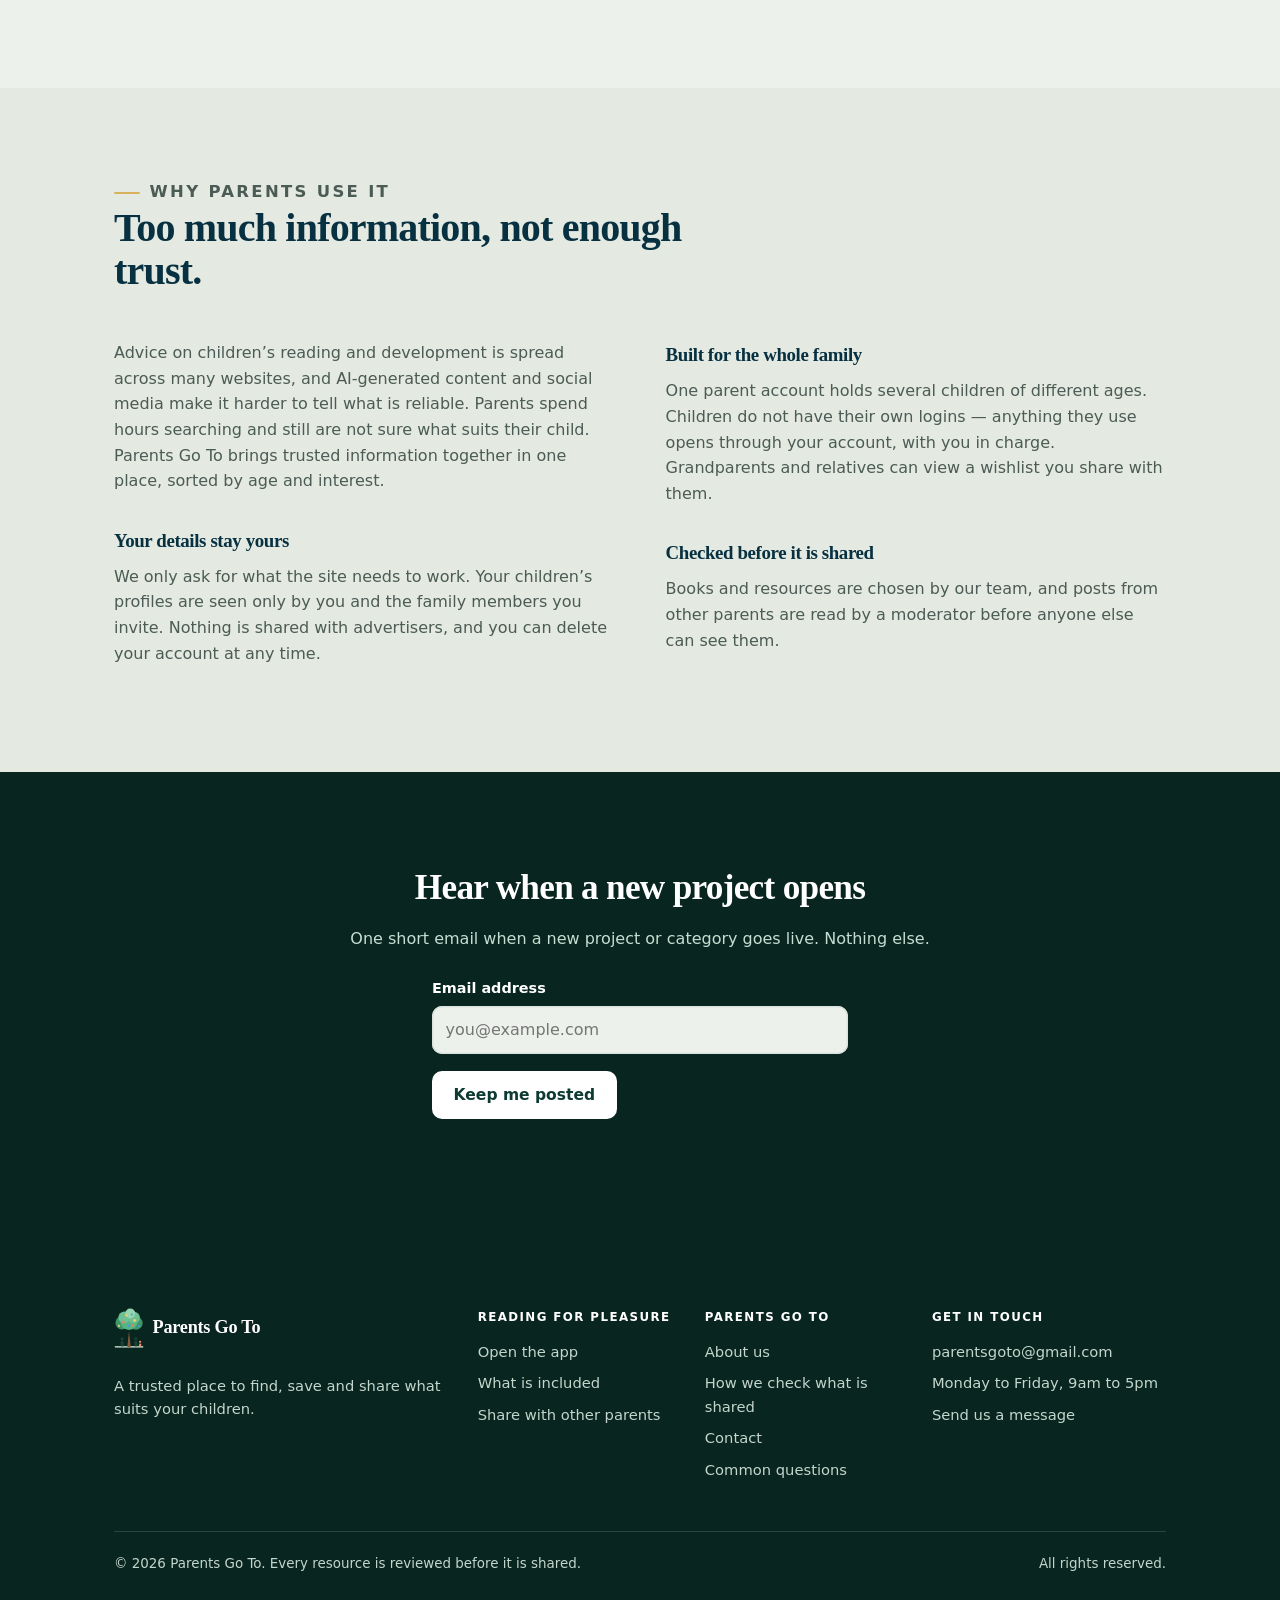
==== commit c7cf529a: "Update Parents Go To site Co-authored-by: Copilot <223556219+Copilot@users.noreply.github.com>" ====
--- a/index.html
+++ b/index.html
@@ -2,9 +2,10 @@
 <html lang="en-AU">
 <head>
 <meta charset="utf-8">
+<meta http-equiv="Content-Security-Policy" content="default-src 'self'; script-src 'self'; style-src 'self' 'unsafe-inline' https://fonts.googleapis.com; font-src 'self' https://fonts.gstatic.com; img-src 'self' data: blob: https:; connect-src 'self'; worker-src 'self'; manifest-src 'self'; frame-src 'none'; object-src 'none'; base-uri 'self'; form-action 'self'">
 <meta name="viewport" content="width=device-width, initial-scale=1, viewport-fit=cover">
-<title>Parents Go To &mdash; your family&rsquo;s shelf, in one place</title>
-<meta name="description" content="Keep track of what everyone is reading, pick up where you left off, and find the next book together.">
+<title>Parents Go To &mdash; trusted information for your family, in one place</title>
+<meta name="description" content="A trusted hub where parents find, save and share books and resources for their children, matched to each child&rsquo;s age and interests.">
 <link rel="icon" type="image/svg+xml" href="parents-go-to-mark.svg">
 <meta name="theme-color" content="#EDF1EC" media="(prefers-color-scheme: light)">
 <meta name="theme-color" content="#101B18" media="(prefers-color-scheme: dark)">
@@ -64,28 +65,28 @@
     <div class="wrap hero__inner">
       <img class="hero__logo" src="parents-go-to-logo.svg" alt="Parents Go To — everything in one place" width="360" height="150">
 
-      <h1 class="hero__title">Your family&rsquo;s shelf, in one place.</h1>
+      <h1 class="hero__title">Trusted information for your family, in one place.</h1>
 
       <p class="hero__lede">
-        Keep track of what everyone is reading, pick up where you left off, and find
-        the next book together. One account for the whole family.
+        Find, save and share resources that suit each of your children, by age
+        and by interest.
       </p>
 
       <div class="actions centre">
-        <a class="btn btn--ghost btn--lg" href="#services">See what we offer</a>
-      </div>
-
-      <p class="hero__note">Every provider is checked before it appears here.</p>
+        <a class="btn btn--ghost btn--lg" href="#services">See our projects</a>
+      </div>
+
+      <p class="hero__note">Every resource is reviewed by our team before it appears here.</p>
     </div>
   </section>
 
   <section class="section" id="services">
     <div class="wrap">
       <div class="sectionhead centre">
-        <p class="eyebrow">What we offer</p>
-        <h2>One service open now, another on the way.</h2>
-        <p>Reading for pleasure is live today &mdash; no reading test and no reading level,
-           just books your family actually wants to read. Four Voices is coming next.</p>
+        <p class="eyebrow">Our projects</p>
+        <h2>One project open now, another on the way.</h2>
+        <p>Each project has its own tile here. Reading for pleasure is open today, Four Voices
+           is coming next, and more areas of your child&rsquo;s development will follow.</p>
       </div>
 
       <div class="offers">
@@ -94,9 +95,9 @@
           <p class="feature__tag">Open now</p>
           <h3><a href="reading-for-pleasure.html">Reading for pleasure</a></h3>
           <p>
-            Story sessions, reading buddies and book swaps run by libraries, bookshops and
-            volunteers near you &mdash; plus a shelf that keeps track of what everyone at
-            home is reading.
+            Curated books and trusted reading resources for children aged 0 to 18, matched to
+            each child&rsquo;s age and interests &mdash; plus a family shelf, a wishlist you can
+            share, and a moderated board for swapping ideas with other parents.
           </p>
           <div class="actions">
             <a class="btn btn--light" href="reading-for-pleasure.html">Open Reading for pleasure <svg class="arrow" width="17" height="17" viewBox="0 0 18 18" fill="none" stroke="currentColor" stroke-width="1.8" aria-hidden="true"><path d="M3.4 9h11M10 4.4 14.6 9 10 13.6"/></svg></a>
@@ -112,7 +113,7 @@
           <h3><a href="four-voices.html">Four Voices</a></h3>
           <p>
             Four voices at the table, nurturing children&rsquo;s talk. We are still building
-            this service &mdash; take a look at what is on the way.
+            this project &mdash; take a look at what is on the way.
           </p>
           <div class="actions">
             <a class="btn" href="four-voices.html">Take a look <svg class="arrow" width="17" height="17" viewBox="0 0 18 18" fill="none" stroke="currentColor" stroke-width="1.8" aria-hidden="true"><path d="M3.4 9h11M10 4.4 14.6 9 10 13.6"/></svg></a>
@@ -126,28 +127,35 @@
     <div class="wrap">
       <div class="sectionhead">
         <p class="eyebrow">Why parents use it</p>
-        <h2>The search is the hard part.</h2>
+        <h2>Too much information, not enough trust.</h2>
       </div>
       <div class="split">
         <div class="prose">
           <p>
-            Most families do not struggle to attend a session. They struggle to find out it
-            exists. Council pages, school newsletters and community noticeboards rarely talk
-            to each other, so good programmes stay half empty while parents look for them.
+            Advice on children&rsquo;s reading and development is spread across many websites,
+            and AI-generated content and social media make it harder to tell what is reliable.
+            Parents spend hours searching and still are not sure what suits their child.
+            Parents Go To brings trusted information together in one place, sorted by age and
+            interest.
           </p>
           <h3>Your details stay yours</h3>
           <p>
-            We share only what a provider needs to run the session, and only with the provider
-            you picked. Nothing is shared with advertisers, and you can delete your profile at any
-            time.
+            We only ask for what the site needs to work. Your children&rsquo;s profiles are seen
+            only by you and the family members you invite. Nothing is shared with advertisers,
+            and you can delete your account at any time.
           </p>
         </div>
         <div class="prose">
           <h3 style="margin-top:0;">Built for the whole family</h3>
           <p>
-            One profile can hold several children of different ages. Search results show which
-            of your children a session actually suits, so you are not doing the maths every
-            time.
+            One parent account holds several children of different ages. Children do not have
+            their own logins &mdash; anything they use opens through your account, with you in
+            charge. Grandparents and relatives can view a wishlist you share with them.
+          </p>
+          <h3>Checked before it is shared</h3>
+          <p>
+            Books and resources are chosen by our team, and posts from other parents are read
+            by a moderator before anyone else can see them.
           </p>
         </div>
       </div>
@@ -156,8 +164,8 @@
 
   <section class="section section--pine">
     <div class="narrow" style="text-align:center;">
-      <h2 style="font-size:clamp(1.5rem,4vw,2.2rem); margin:0 0 .6rem;">Hear when a service opens</h2>
-      <p style="margin:0 0 1.6rem;">One short email when a new category goes live in your area. Nothing else.</p>
+      <h2 style="font-size:clamp(1.5rem,4vw,2.2rem); margin:0 0 .6rem;">Hear when a new project opens</h2>
+      <p style="margin:0 0 1.6rem;">One short email when a new project or category goes live. Nothing else.</p>
 
       <div style="max-width:26rem; margin-inline:auto; text-align:left;">
         <label for="signup-email">Email address</label>
@@ -177,21 +185,21 @@
           <img class="brand__mark" src="parents-go-to-mark.svg" alt="" width="30" height="40">
           <span>Parents Go To</span>
         </p>
-        <p>One place to find, save and share the reading your family does.</p>
+        <p>A trusted place to find, save and share what suits your children.</p>
       </div>
       <div>
         <h4>Reading for pleasure</h4>
         <ul>
           <li><a href="reading-for-pleasure.html">Open the app</a></li>
           <li><a href="reading-for-pleasure.html#included">What is included</a></li>
-          <li><a href="services.html#sessions">Sessions near you</a></li>
+          <li><a href="services.html#community">Share with other parents</a></li>
         </ul>
       </div>
       <div>
         <h4>Parents Go To</h4>
         <ul>
           <li><a href="about.html">About us</a></li>
-          <li><a href="about.html#checks">How we check providers</a></li>
+          <li><a href="about.html#checks">How we check what is shared</a></li>
           <li><a href="contact.html">Contact</a></li>
           <li><a href="contact.html#questions">Common questions</a></li>
         </ul>
@@ -199,7 +207,7 @@
       <div>
         <h4>Get in touch</h4>
         <ul>
-          <li><a href="mailto:tsander2@usc.edu.au">tsander2@usc.edu.au</a></li>
+          <li><a href="mailto:parentsgoto@gmail.com">parentsgoto@gmail.com</a></li>
           <li>Monday to Friday, 9am to 5pm</li>
           <li><a href="contact.html">Send us a message</a></li>
         </ul>
@@ -207,13 +215,16 @@
     </div>
 
     <div class="footbase">
-      <span>&copy; <span class="year">2026</span> Parents Go To. Every provider is checked before it is listed.</span>
+      <span>&copy; <span class="year">2026</span> Parents Go To. Every resource is reviewed before it is shared.</span>
       <span>All rights reserved.</span>
     </div>
   </div>
 </footer>
 
 <script src="site.js"></script>
+<script src="back.js"></script>
+<script src="store.js"></script>
 <script src="signup.js"></script>
+<script src="tiles.js"></script>
 </body>
 </html>
--- a/site.css
+++ b/site.css
@@ -341,7 +341,6 @@
   padding: .32rem .75rem; border-radius: 999px;
 }
 
-/* Home page "What we offer": one slot per service, side by side from tablet up. */
 .offers { display: grid; gap: clamp(1.1rem, 2.6vw, 1.6rem); grid-template-columns: minmax(0,1fr); }
 @media (min-width: 820px) { .offers { grid-template-columns: repeat(2, minmax(0,1fr)); } }
 @media (min-width: 820px) { .offers--one { grid-template-columns: minmax(0,1fr); max-width: 760px; } }
@@ -381,7 +380,6 @@
 }
 @media (hover: none) { .offer:hover { transform: none; } }
 
-/* Four Voices: "Coming soon" page. */
 .soon {
   display: grid; align-items: center; grid-template-columns: minmax(0, 1fr);
   min-height: calc(100vh - 72px);
@@ -590,7 +588,6 @@
   *, *::before, *::after { transition: none !important; animation: none !important; }
 }
 
-/* About: team bios and Four Voices */
 .bio p { font-size: 1rem; line-height: 1.65; }
 .bio__initials {
   display: grid; place-items: center;
@@ -606,3 +603,57 @@
 .voices__logo { display: block; width: 100%; max-width: 240px; height: auto; margin-inline: auto; border-radius: var(--r-lg); }
 .voices h2 { font-size: clamp(1.5rem, 3.5vw, 2rem); line-height: 1.1; margin: 0 0 .8rem; }
 .voices p:not(.eyebrow) { margin: 0; font-size: 1.03rem; line-height: 1.65; color: var(--ink-60); max-width: 62ch; }
+
+html { -webkit-text-size-adjust: 100%; text-size-adjust: 100%; }
+.wrap, .narrow {
+  padding-left: max(var(--gutter), env(safe-area-inset-left, 0px));
+  padding-right: max(var(--gutter), env(safe-area-inset-right, 0px));
+}
+.topbar { padding-top: env(safe-area-inset-top, 0px); }
+.sitefoot { padding-bottom: calc(2rem + env(safe-area-inset-bottom, 0px)); }
+[data-href] { cursor: pointer; }
+a, button, summary, [data-href] {
+  touch-action: manipulation;
+  -webkit-tap-highlight-color: rgba(13,59,50,.12);
+}
+@media (max-width: 820px) {
+  .nav.open {
+    max-height: calc(100vh - 72px - env(safe-area-inset-top, 0px));
+    max-height: calc(100svh - 72px - env(safe-area-inset-top, 0px));
+    overflow-y: auto;
+    overscroll-behavior: contain;
+  }
+}
+
+.proj-res { padding-top: 0; }
+.proj-res__h { margin: 0; font-size: clamp(1.4rem, 3vw, 1.8rem); }
+.proj-res__sub { margin: .35rem 0 1.2rem; color: var(--ink-60); }
+.proj-tools { display: flex; flex-wrap: wrap; gap: .8rem; margin-bottom: 1rem; }
+.proj-tool { display: flex; flex-direction: column; gap: .3rem; flex: 1 1 200px; max-width: 280px; }
+.proj-tool label { font-size: .74rem; font-weight: 700; letter-spacing: .08em; text-transform: uppercase; color: var(--ink-60); }
+.proj-tool select {
+  min-height: 44px; padding: 0 .75rem; font: inherit; color: var(--ink);
+  background: var(--card); border: 1px solid var(--line); border-radius: var(--r-sm);
+}
+.proj-tool select:focus-visible { outline: 2px solid var(--pine); outline-offset: 2px; }
+.proj-count { margin: 0 0 1rem; font-size: .9rem; color: var(--ink-60); }
+.proj-grid { display: grid; gap: 1rem; grid-template-columns: repeat(auto-fill, minmax(min(300px, 100%), 1fr)); }
+.proj-grid[hidden] { display: none; }
+.proj-card {
+  display: flex; flex-direction: column; gap: .5rem; padding: 1.2rem;
+  background: var(--card); border: 1px solid var(--line-soft); border-radius: var(--r-lg);
+}
+.proj-card h3 { margin: 0; font-size: 1.15rem; color: var(--brand-ink); }
+.proj-card__kind { margin: 0; font-size: .72rem; font-weight: 700; letter-spacing: .1em; text-transform: uppercase; color: var(--ink-60); }
+.proj-card__body { margin: 0; color: var(--ink); line-height: 1.55; white-space: pre-line; }
+.proj-card__tags { display: flex; flex-wrap: wrap; gap: .35rem; margin: 0; }
+.proj-tag { padding: .2rem .6rem; font-size: .78rem; font-weight: 600; color: var(--pine); background: #E3EDE7; border-radius: 999px; }
+.proj-card__open { align-self: flex-start; margin-top: .3rem; font-weight: 700; color: var(--pine); }
+.proj-card__src { margin: 0; font-size: .8rem; color: var(--ink-60); }
+.proj-empty { padding: 1.4rem; text-align: center; color: var(--ink-60); background: var(--card); border: 1px dashed var(--line-soft); border-radius: var(--r-lg); }
+@media (prefers-color-scheme: dark) {
+  .proj-tag { color: #CFEDE4; background: #1F3530; }
+}
+.soon__logo[hidden] { display: none; }
+.soon__actions:empty { display: none; }
+.soon.proj { min-height: 0; padding-bottom: clamp(2rem, 5vw, 3rem); }
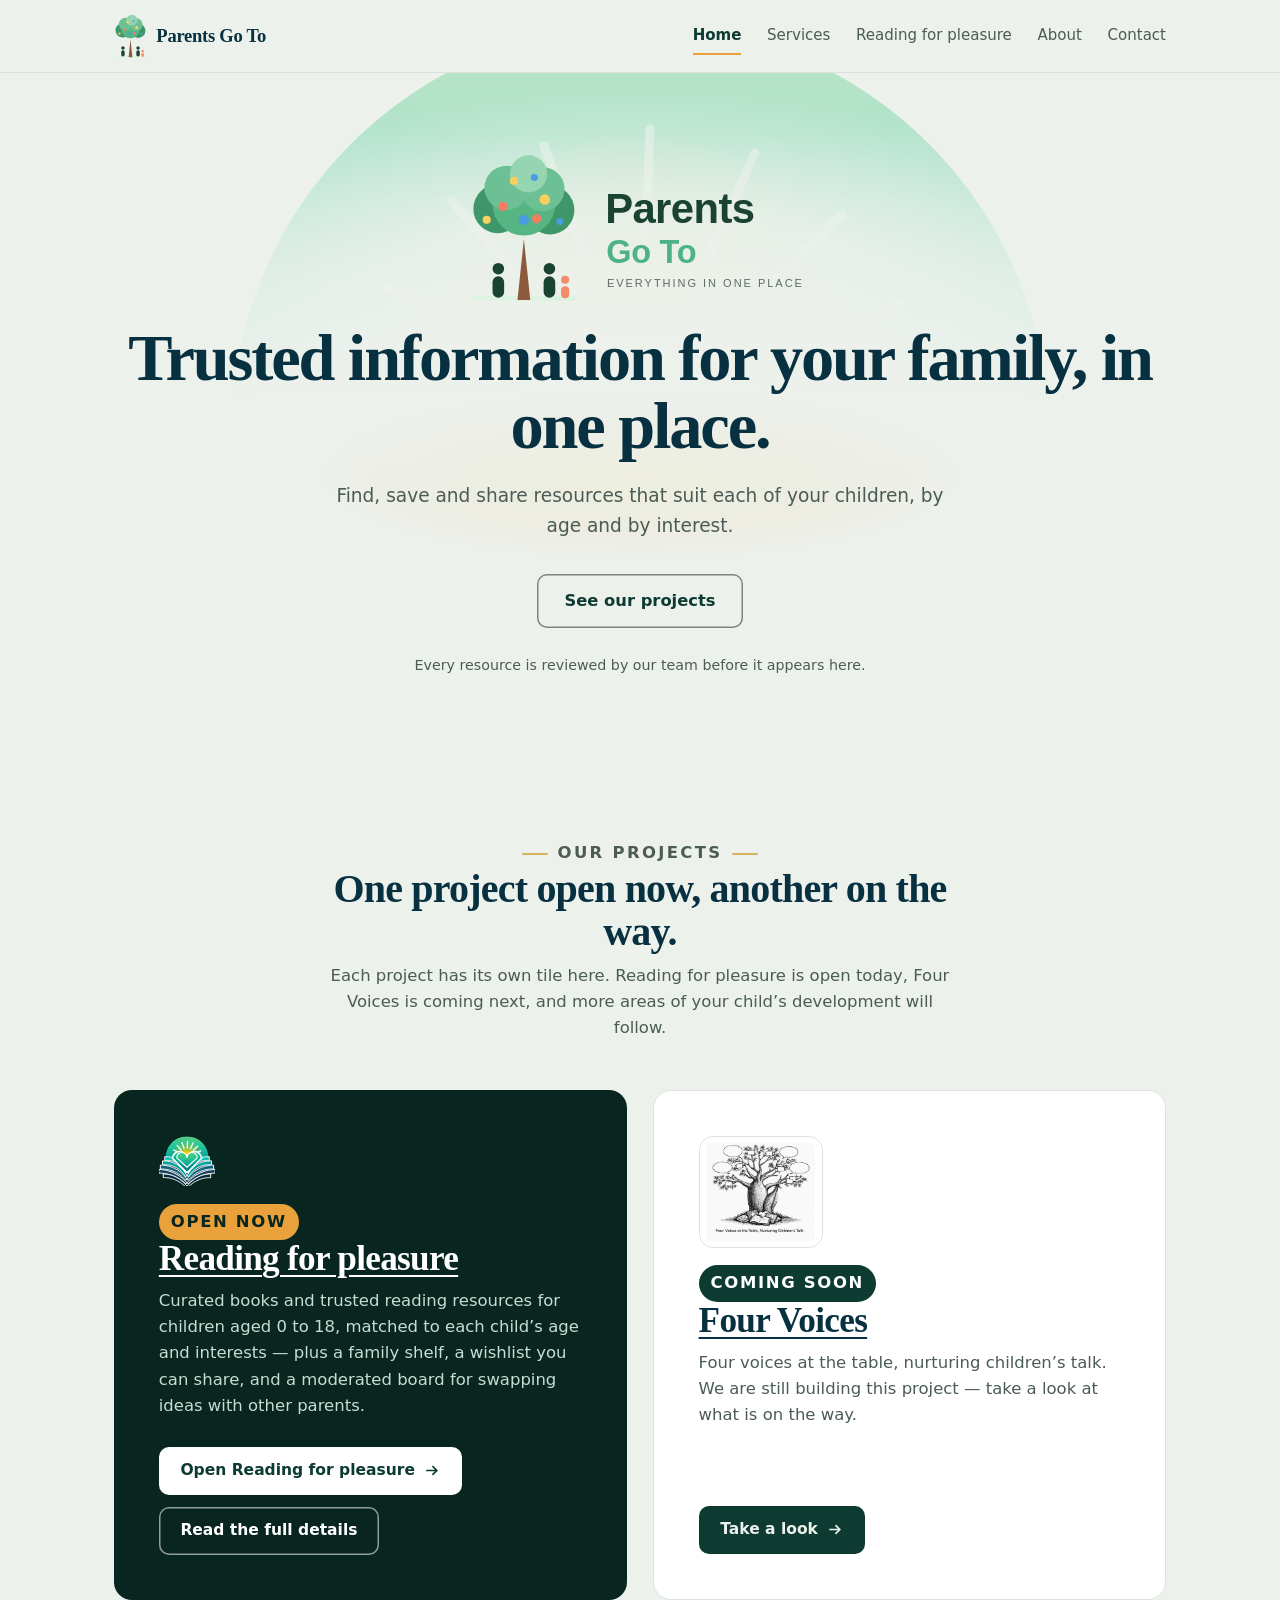
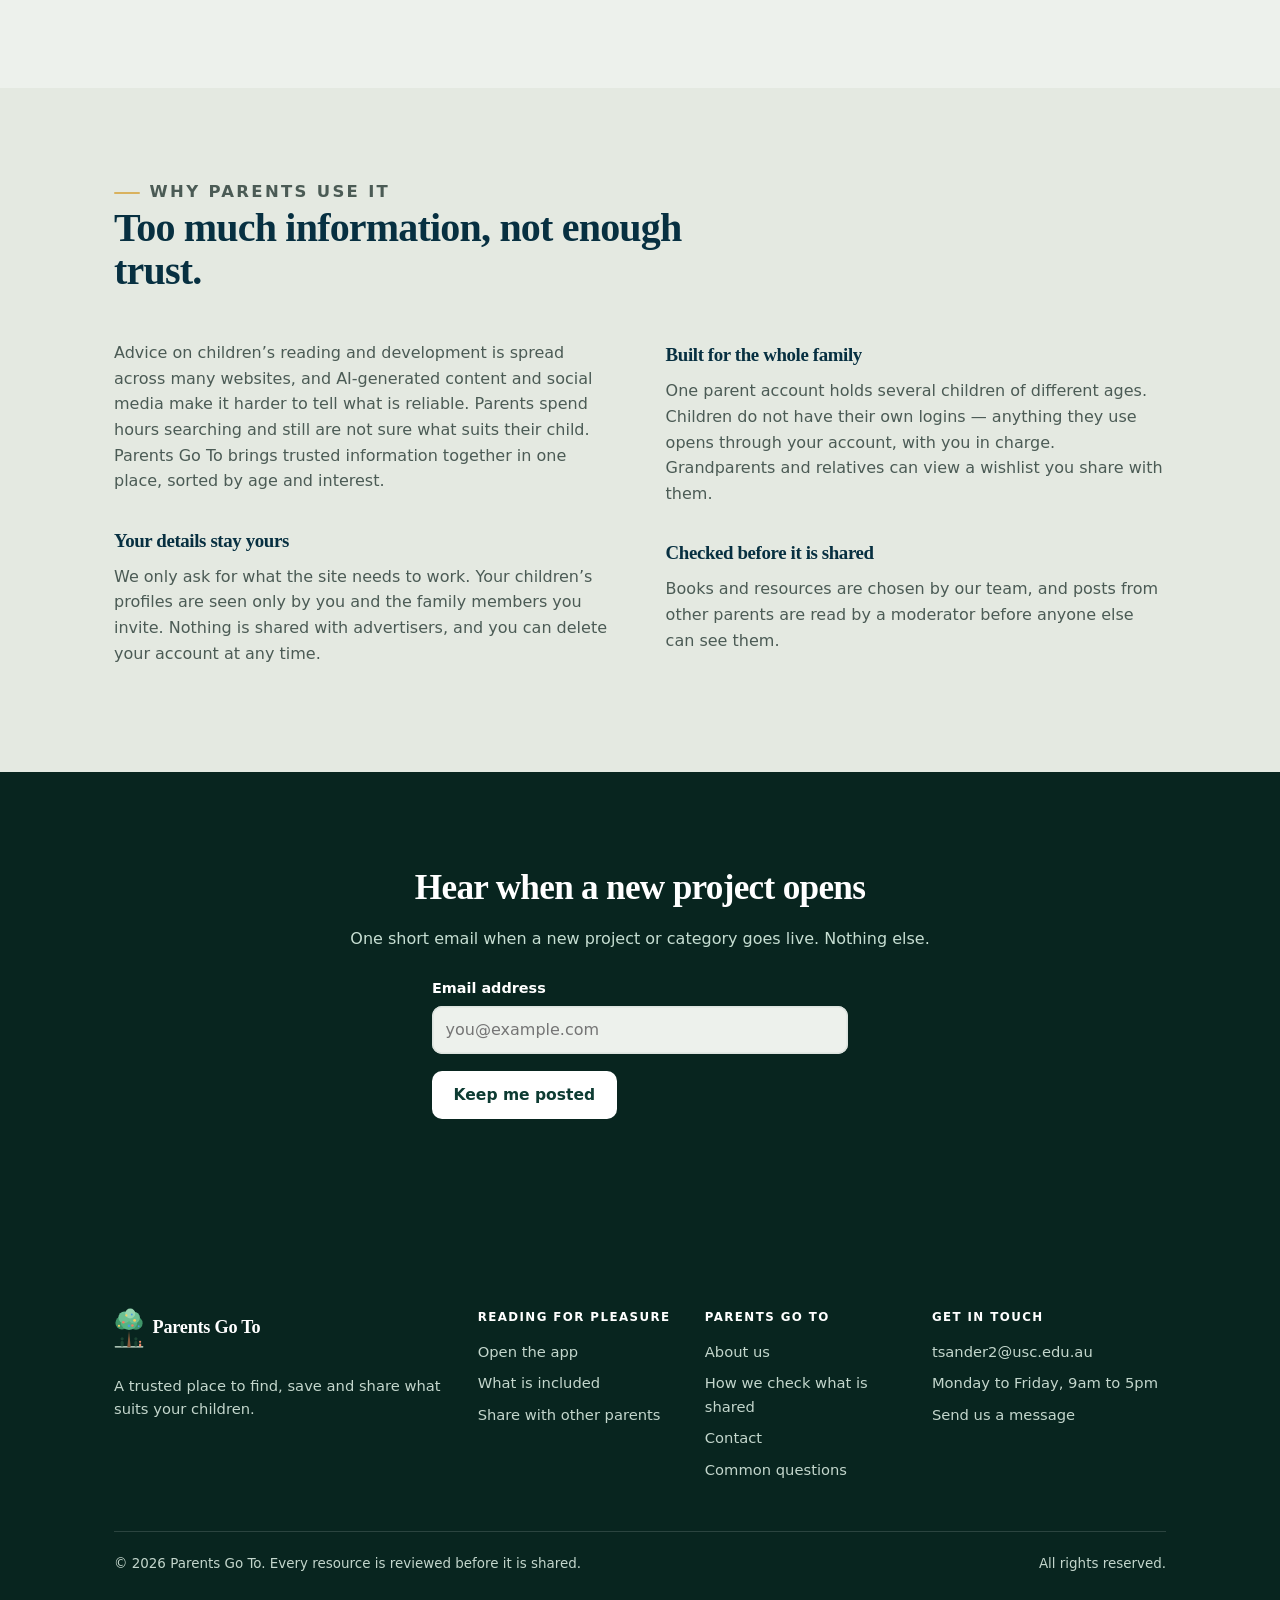
==== commit 2e79c627: "Connect the final version of the site to the backend The final version calls window.PTGBackend for a" ====
--- a/index.html
+++ b/index.html
@@ -2,7 +2,7 @@
 <html lang="en-AU">
 <head>
 <meta charset="utf-8">
-<meta http-equiv="Content-Security-Policy" content="default-src 'self'; script-src 'self'; style-src 'self' 'unsafe-inline' https://fonts.googleapis.com; font-src 'self' https://fonts.gstatic.com; img-src 'self' data: blob: https:; connect-src 'self'; worker-src 'self'; manifest-src 'self'; frame-src 'none'; object-src 'none'; base-uri 'self'; form-action 'self'">
+<meta http-equiv="Content-Security-Policy" content="default-src 'self'; script-src 'self'; style-src 'self' 'unsafe-inline' https://fonts.googleapis.com; font-src 'self' https://fonts.gstatic.com; img-src 'self' data: blob: https:; connect-src 'self' https://parents-go-to-api.onrender.com http://localhost:5000 http://127.0.0.1:5000; worker-src 'self'; manifest-src 'self'; frame-src 'none'; object-src 'none'; base-uri 'self'; form-action 'self'">
 <meta name="viewport" content="width=device-width, initial-scale=1, viewport-fit=cover">
 <title>Parents Go To &mdash; trusted information for your family, in one place</title>
 <meta name="description" content="A trusted hub where parents find, save and share books and resources for their children, matched to each child&rsquo;s age and interests.">
@@ -207,7 +207,7 @@
       <div>
         <h4>Get in touch</h4>
         <ul>
-          <li><a href="mailto:parentsgoto@gmail.com">parentsgoto@gmail.com</a></li>
+          <li><a href="mailto:tsander2@usc.edu.au">tsander2@usc.edu.au</a></li>
           <li>Monday to Friday, 9am to 5pm</li>
           <li><a href="contact.html">Send us a message</a></li>
         </ul>
@@ -224,6 +224,10 @@
 <script src="site.js"></script>
 <script src="back.js"></script>
 <script src="store.js"></script>
+<script src="config.js"></script>
+<script src="api.js"></script>
+<script src="sync.js"></script>
+<script src="backend.js"></script>
 <script src="signup.js"></script>
 <script src="tiles.js"></script>
 </body>
